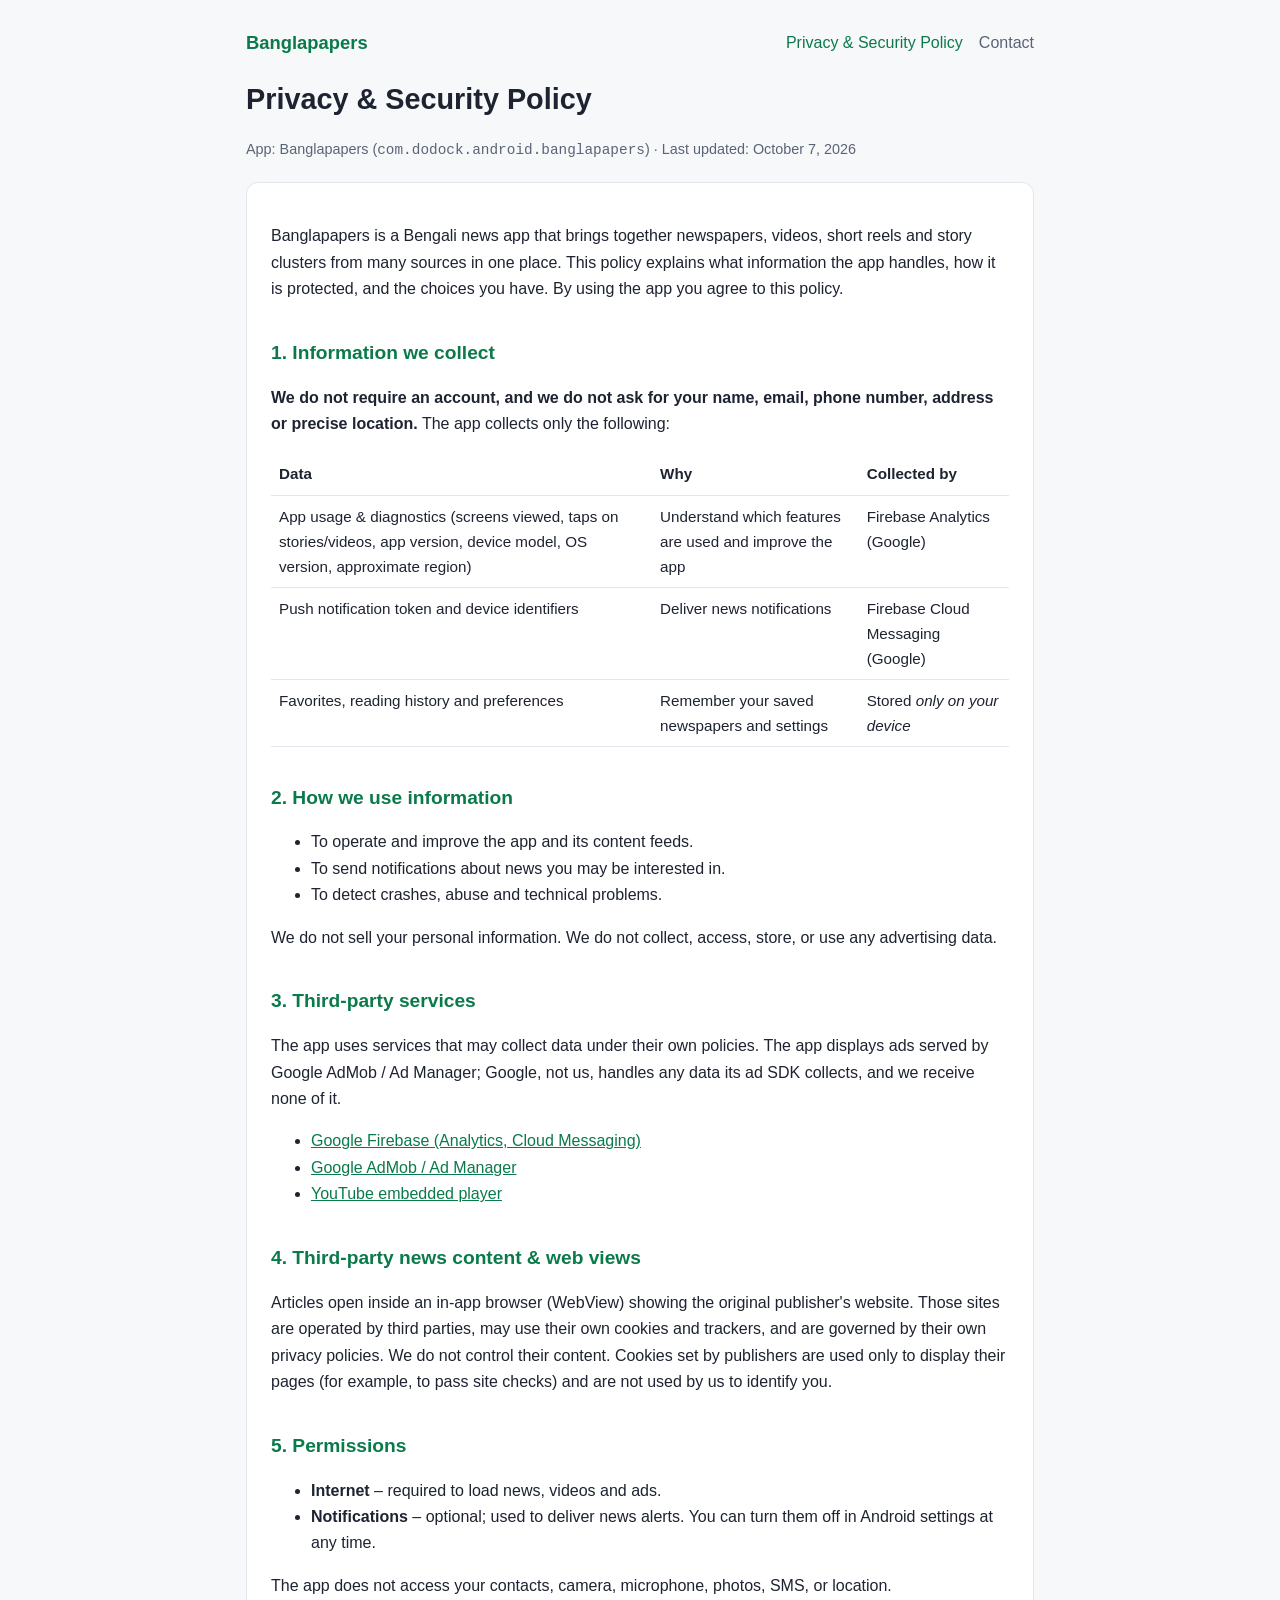
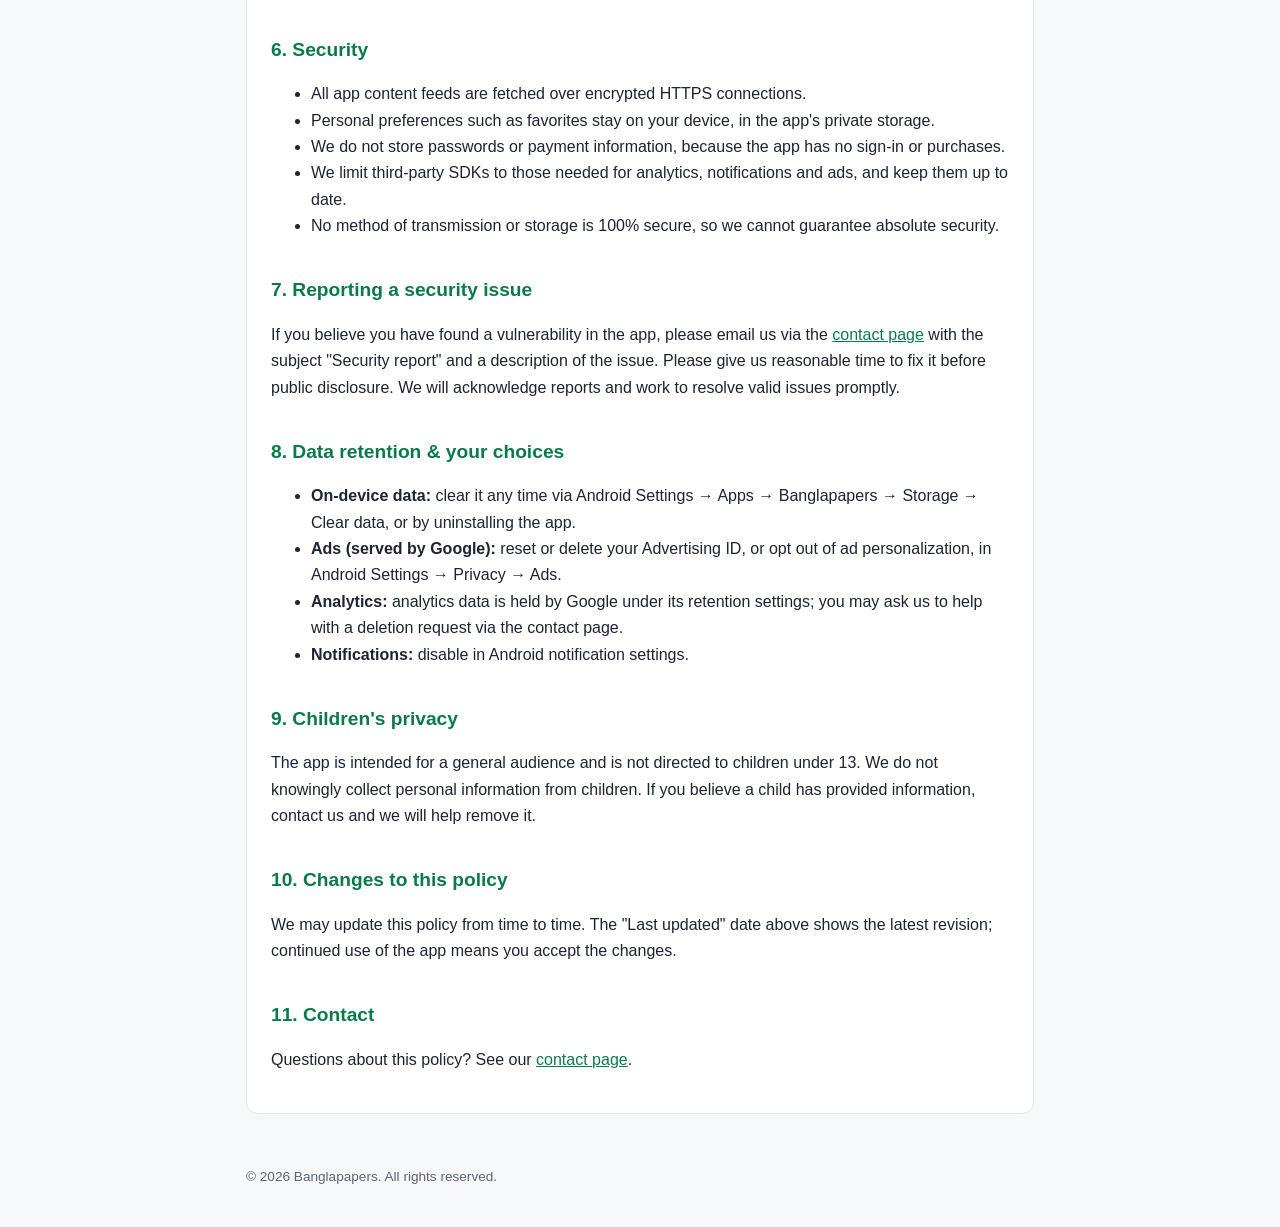
==== index.html @ 218f8d6c "first commit" ====
<!doctype html><html lang="en"><head><meta charset="utf-8"><meta name="viewport" content="width=device-width,initial-scale=1"><title>Privacy &amp; Security Policy – Banglapapers</title><meta name="description" content="Privacy and security policy for the Banglapapers Android app."><link rel="stylesheet" href="style.css"></head><body><header><strong>Banglapapers</strong><nav><a href="privacy-policy.html" class="active">Privacy &amp; Security Policy</a><a href="contact.html" >Contact</a></nav></header><main>
<h1>Privacy &amp; Security Policy</h1>
<p class="meta">App: Banglapapers (<code>com.dodock.android.banglapapers</code>) · Last updated: October 7, 2026</p>
<div class="card">
<p>Banglapapers is a Bengali news app that brings together newspapers, videos, short reels and story clusters from many sources in one place. This policy explains what information the app handles, how it is protected, and the choices you have. By using the app you agree to this policy.</p>

<h2>1. Information we collect</h2>
<p><strong>We do not require an account, and we do not ask for your name, email, phone number, address or precise location.</strong> The app collects only the following:</p>
<table>
<tr><th>Data</th><th>Why</th><th>Collected by</th></tr>
<tr><td>App usage &amp; diagnostics (screens viewed, taps on stories/videos, app version, device model, OS version, approximate region)</td><td>Understand which features are used and improve the app</td><td>Firebase Analytics (Google)</td></tr>
<tr><td>Push notification token and device identifiers</td><td>Deliver news notifications</td><td>Firebase Cloud Messaging (Google)</td></tr>
<tr><td>Favorites, reading history and preferences</td><td>Remember your saved newspapers and settings</td><td>Stored <em>only on your device</em></td></tr>
</table>

<h2>2. How we use information</h2>
<ul>
<li>To operate and improve the app and its content feeds.</li>
<li>To send notifications about news you may be interested in.</li>
<li>To detect crashes, abuse and technical problems.</li>
</ul>
<p>We do not sell your personal information. We do not collect, access, store, or use any advertising data.</p>

<h2>3. Third-party services</h2>
<p>The app uses services that may collect data under their own policies. The app displays ads served by Google AdMob / Ad Manager; Google, not us, handles any data its ad SDK collects, and we receive none of it.</p>
<ul>
<li><a href="https://policies.google.com/privacy">Google Firebase (Analytics, Cloud Messaging)</a></li>
<li><a href="https://policies.google.com/technologies/ads">Google AdMob / Ad Manager</a></li>
<li><a href="https://www.youtube.com/t/terms">YouTube embedded player</a></li>
</ul>

<h2>4. Third-party news content &amp; web views</h2>
<p>Articles open inside an in-app browser (WebView) showing the original publisher's website. Those sites are operated by third parties, may use their own cookies and trackers, and are governed by their own privacy policies. We do not control their content. Cookies set by publishers are used only to display their pages (for example, to pass site checks) and are not used by us to identify you.</p>

<h2>5. Permissions</h2>
<ul>
<li><strong>Internet</strong> – required to load news, videos and ads.</li>
<li><strong>Notifications</strong> – optional; used to deliver news alerts. You can turn them off in Android settings at any time.</li>
</ul>
<p>The app does not access your contacts, camera, microphone, photos, SMS, or location.</p>

<h2>6. Security</h2>
<ul>
<li>All app content feeds are fetched over encrypted HTTPS connections.</li>
<li>Personal preferences such as favorites stay on your device, in the app's private storage.</li>
<li>We do not store passwords or payment information, because the app has no sign-in or purchases.</li>
<li>We limit third-party SDKs to those needed for analytics, notifications and ads, and keep them up to date.</li>
<li>No method of transmission or storage is 100% secure, so we cannot guarantee absolute security.</li>
</ul>

<h2>7. Reporting a security issue</h2>
<p>If you believe you have found a vulnerability in the app, please email us via the <a href="contact.html">contact page</a> with the subject "Security report" and a description of the issue. Please give us reasonable time to fix it before public disclosure. We will acknowledge reports and work to resolve valid issues promptly.</p>

<h2>8. Data retention &amp; your choices</h2>
<ul>
<li><strong>On-device data:</strong> clear it any time via Android Settings &rarr; Apps &rarr; Banglapapers &rarr; Storage &rarr; Clear data, or by uninstalling the app.</li>
<li><strong>Ads (served by Google):</strong> reset or delete your Advertising ID, or opt out of ad personalization, in Android Settings &rarr; Privacy &rarr; Ads.</li>
<li><strong>Analytics:</strong> analytics data is held by Google under its retention settings; you may ask us to help with a deletion request via the contact page.</li>
<li><strong>Notifications:</strong> disable in Android notification settings.</li>
</ul>

<h2>9. Children's privacy</h2>
<p>The app is intended for a general audience and is not directed to children under 13. We do not knowingly collect personal information from children. If you believe a child has provided information, contact us and we will help remove it.</p>

<h2>10. Changes to this policy</h2>
<p>We may update this policy from time to time. The "Last updated" date above shows the latest revision; continued use of the app means you accept the changes.</p>

<h2>11. Contact</h2>
<p>Questions about this policy? See our <a href="contact.html">contact page</a>.</p>
</div>
</main><footer>&copy; 2026 Banglapapers. All rights reserved.</footer></body></html>
---- style.css ----
:root{--bg:#f7f8fa;--card:#fff;--text:#1d2330;--muted:#5b6475;--accent:#0b7a4b;--line:#e3e6ec}
@media(prefers-color-scheme:dark){:root{--bg:#10141b;--card:#171c26;--text:#e8ebf1;--muted:#9aa4b5;--accent:#3ecf8e;--line:#262d3a}}
*{box-sizing:border-box}
body{margin:0;background:var(--bg);color:var(--text);font:16px/1.65 -apple-system,BlinkMacSystemFont,"Segoe UI",Roboto,"Noto Sans Bengali",sans-serif}
header,main,footer{max-width:820px;margin:0 auto;padding:0 16px}
header{padding-top:28px;display:flex;justify-content:space-between;align-items:center;flex-wrap:wrap;gap:8px}
header strong{font-size:1.15rem;color:var(--accent)}
nav a{margin-left:16px;color:var(--muted);text-decoration:none;font-weight:500}
nav a:hover,nav a.active{color:var(--accent)}
main{padding-bottom:32px}
.card{background:var(--card);border:1px solid var(--line);border-radius:12px;padding:24px;margin:20px 0}
h1{margin:.6em 0 .2em;font-size:1.8rem}
h2{margin-top:1.8em;font-size:1.2rem;color:var(--accent)}
.meta{color:var(--muted);font-size:.9rem}
a{color:var(--accent)}
table{width:100%;border-collapse:collapse;font-size:.95rem}
th,td{text-align:left;padding:8px;border-bottom:1px solid var(--line);vertical-align:top}
footer{padding-bottom:40px;color:var(--muted);font-size:.85rem}
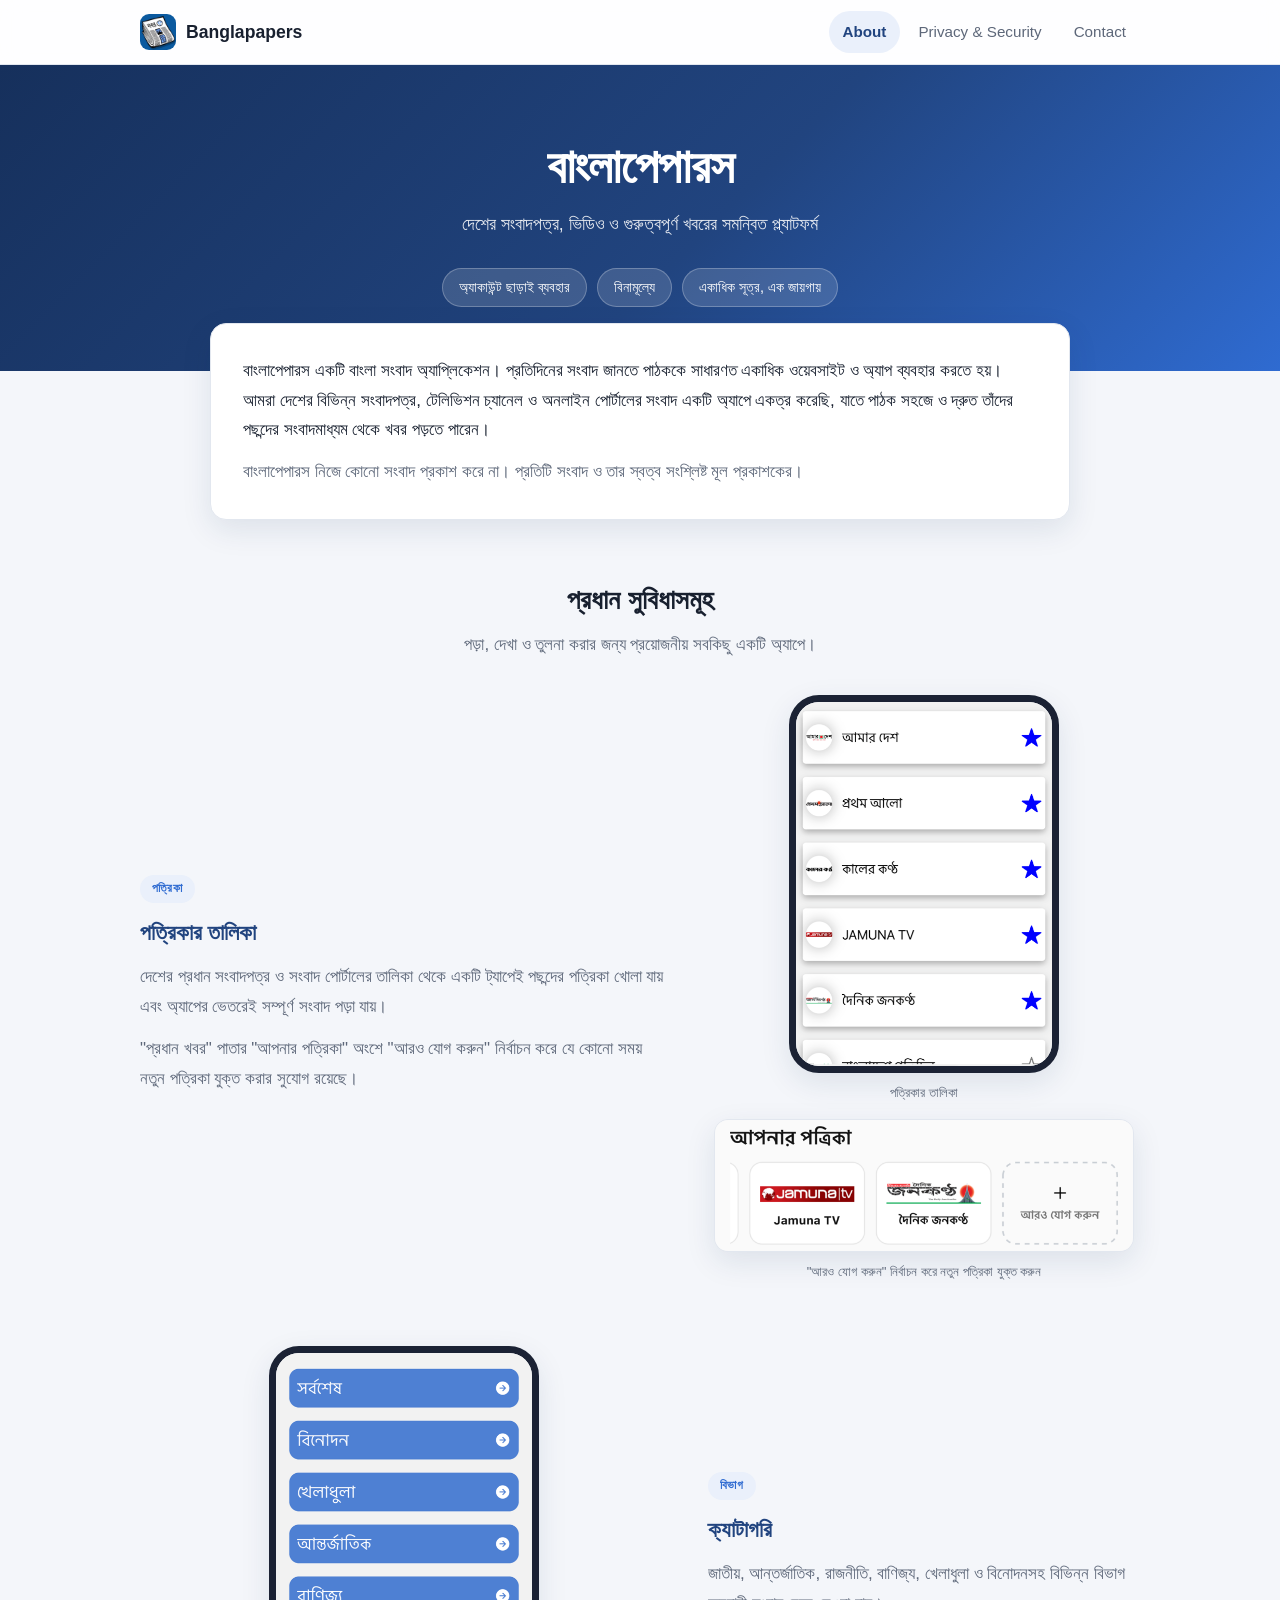
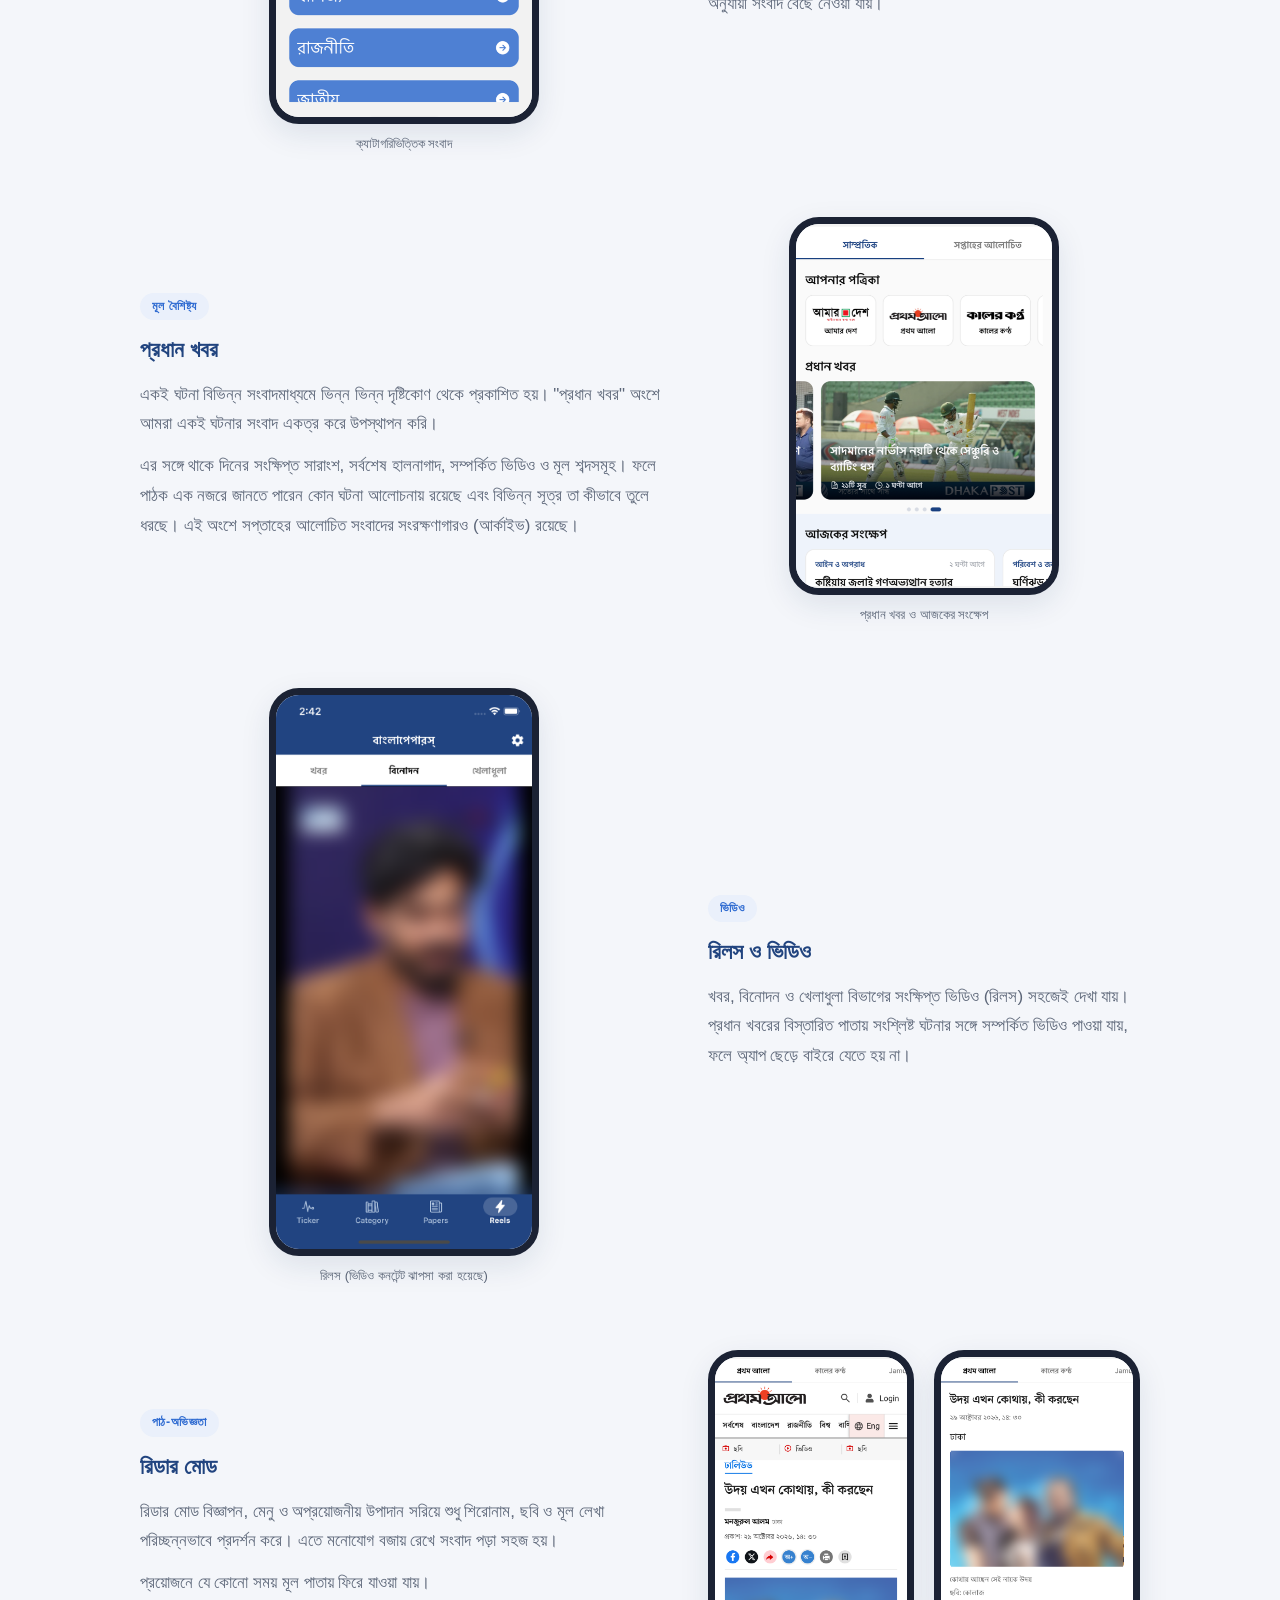
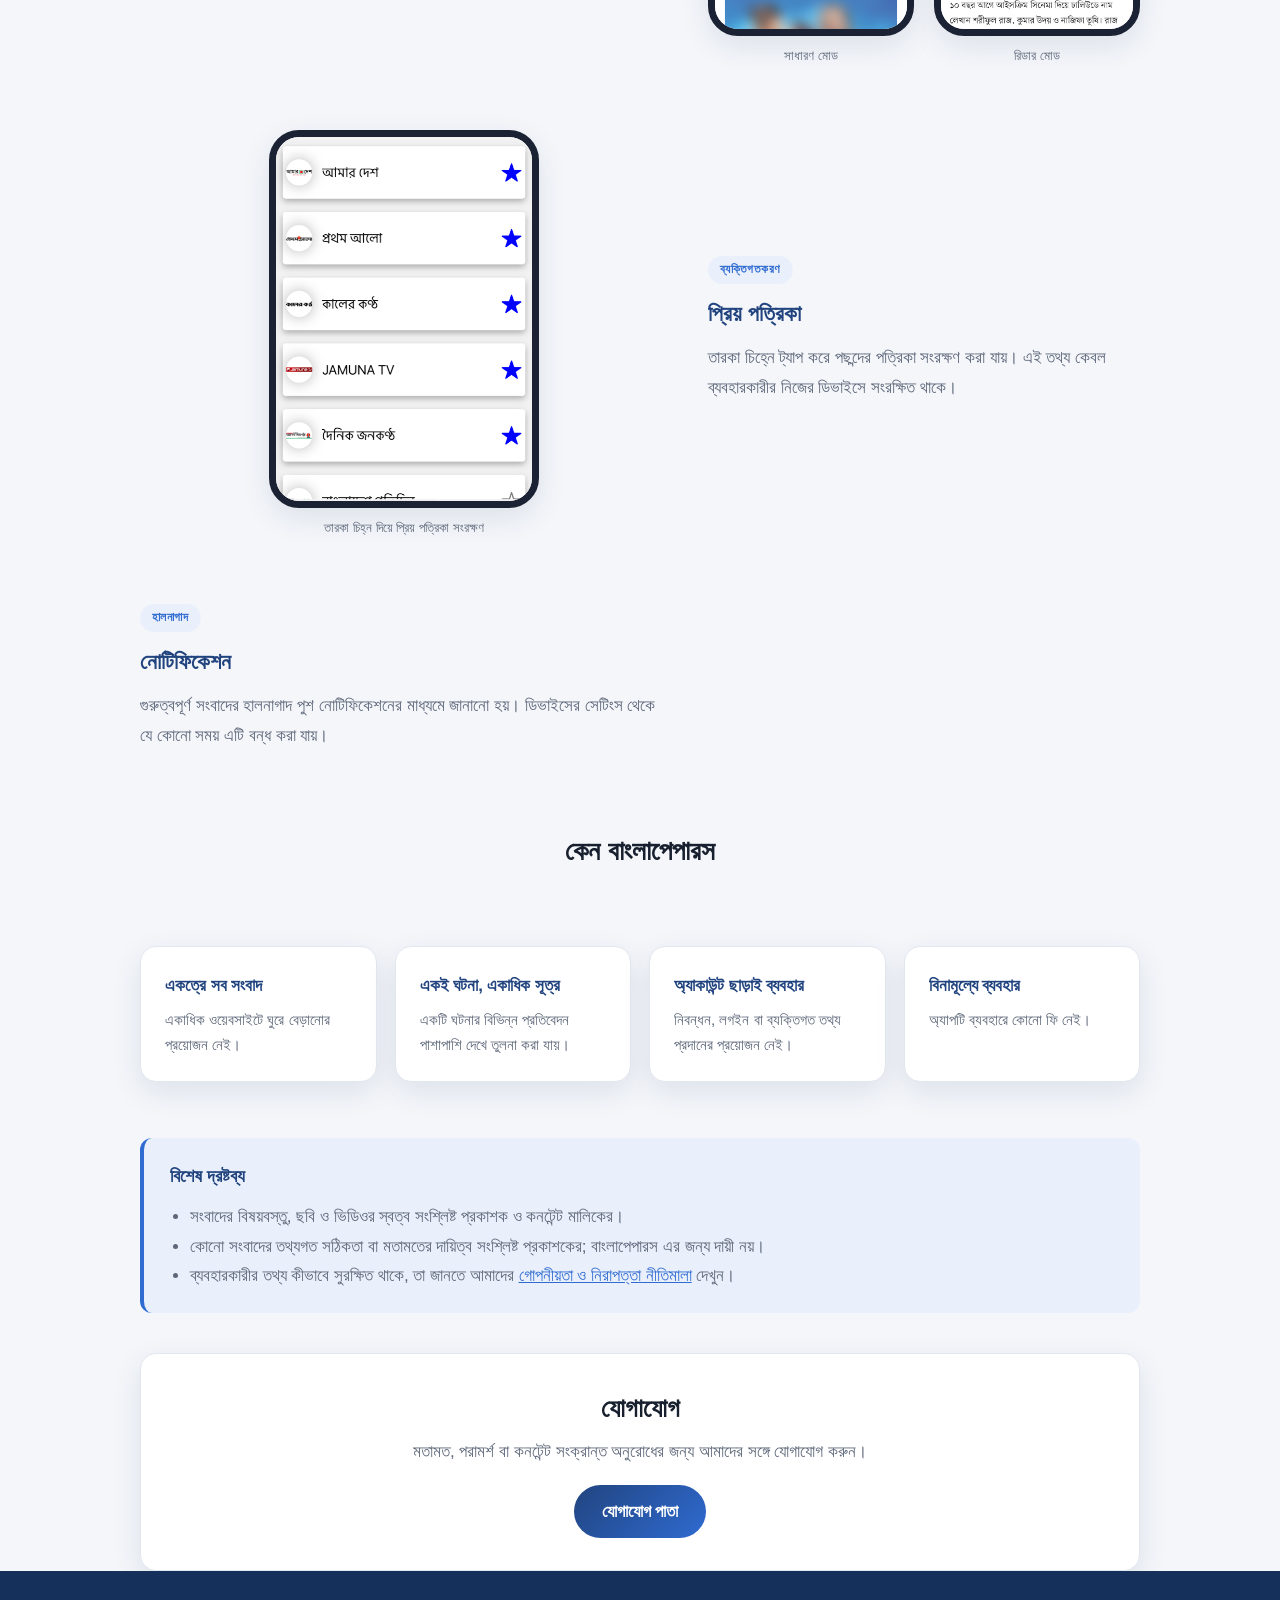
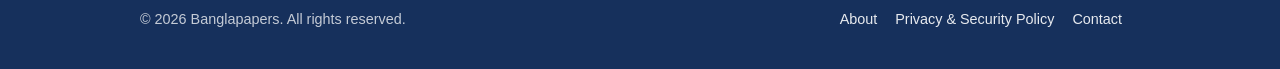
==== commit 449f9829: "Add About page, redesign site, add app screenshots and logo Co-Authored-By: Claude Sonnet 5.5 <norep" ====
--- a/index.html
+++ b/index.html
@@ -1,71 +1,63 @@
-<!doctype html><html lang="en"><head><meta charset="utf-8"><meta name="viewport" content="width=device-width,initial-scale=1"><title>Privacy &amp; Security Policy – Banglapapers</title><meta name="description" content="Privacy and security policy for the Banglapapers Android app."><link rel="stylesheet" href="style.css"></head><body><header><strong>Banglapapers</strong><nav><a href="privacy-policy.html" class="active">Privacy &amp; Security Policy</a><a href="contact.html" >Contact</a></nav></header><main>
-<h1>Privacy &amp; Security Policy</h1>
-<p class="meta">App: Banglapapers (<code>com.dodock.android.banglapapers</code>) · Last updated: October 7, 2026</p>
-<div class="card">
-<p>Banglapapers is a Bengali news app that brings together newspapers, videos, short reels and story clusters from many sources in one place. This policy explains what information the app handles, how it is protected, and the choices you have. By using the app you agree to this policy.</p>
+<!doctype html><html lang="bn"><head><meta charset="utf-8"><meta name="viewport" content="width=device-width,initial-scale=1"><title>বাংলাপেপারস – পরিচিতি</title><meta name="description" content="বাংলাপেপারস: দেশের প্রধান সংবাদপত্র, ভিডিও ও গুরুত্বপূর্ণ খবরের সমন্বিত সংবাদ অ্যাপ্লিকেশন।"><link rel="icon" type="image/png" href="images/favicon.png"><link rel="stylesheet" href="style.css"></head><body><header class="site-header"><div class="wrap"><a class="brand" href="about.html"><img src="images/logo.png" alt="Banglapapers logo" width="36" height="36">Banglapapers</a><nav><a href="about.html" class="active">About</a><a href="privacy-policy.html">Privacy &amp; Security</a><a href="contact.html">Contact</a></nav></div></header>
+<section class="hero"><div class="wrap">
+<h1>বাংলাপেপারস</h1>
+<p>দেশের সংবাদপত্র, ভিডিও ও গুরুত্বপূর্ণ খবরের সমন্বিত প্ল্যাটফর্ম</p>
+<div class="badges"><span>অ্যাকাউন্ট ছাড়াই ব্যবহার</span><span>বিনামূল্যে</span><span>একাধিক সূত্র, এক জায়গায়</span></div>
+</div></section>
+<main class="wrap">
+<div class="intro">
+<p>বাংলাপেপারস একটি বাংলা সংবাদ অ্যাপ্লিকেশন। প্রতিদিনের সংবাদ জানতে পাঠককে সাধারণত একাধিক ওয়েবসাইট ও অ্যাপ ব্যবহার করতে হয়। আমরা দেশের বিভিন্ন সংবাদপত্র, টেলিভিশন চ্যানেল ও অনলাইন পোর্টালের সংবাদ একটি অ্যাপে একত্র করেছি, যাতে পাঠক সহজে ও দ্রুত তাঁদের পছন্দের সংবাদমাধ্যম থেকে খবর পড়তে পারেন।</p>
+<p>বাংলাপেপারস নিজে কোনো সংবাদ প্রকাশ করে না। প্রতিটি সংবাদ ও তার স্বত্ব সংশ্লিষ্ট মূল প্রকাশকের।</p>
+</div>
 
-<h2>1. Information we collect</h2>
-<p><strong>We do not require an account, and we do not ask for your name, email, phone number, address or precise location.</strong> The app collects only the following:</p>
-<table>
-<tr><th>Data</th><th>Why</th><th>Collected by</th></tr>
-<tr><td>App usage &amp; diagnostics (screens viewed, taps on stories/videos, app version, device model, OS version, approximate region)</td><td>Understand which features are used and improve the app</td><td>Firebase Analytics (Google)</td></tr>
-<tr><td>Push notification token and device identifiers</td><td>Deliver news notifications</td><td>Firebase Cloud Messaging (Google)</td></tr>
-<tr><td>Favorites, reading history and preferences</td><td>Remember your saved newspapers and settings</td><td>Stored <em>only on your device</em></td></tr>
-</table>
+<h2 class="section-title">প্রধান সুবিধাসমূহ</h2>
+<p class="section-sub">পড়া, দেখা ও তুলনা করার জন্য প্রয়োজনীয় সবকিছু একটি অ্যাপে।</p>
 
-<h2>2. How we use information</h2>
-<ul>
-<li>To operate and improve the app and its content feeds.</li>
-<li>To send notifications about news you may be interested in.</li>
-<li>To detect crashes, abuse and technical problems.</li>
-</ul>
-<p>We do not sell your personal information. We do not collect, access, store, or use any advertising data.</p>
+<section class="feature"><div class="text"><span class="tag">পত্রিকা</span><h3>পত্রিকার তালিকা</h3>
+<p>দেশের প্রধান সংবাদপত্র ও সংবাদ পোর্টালের তালিকা থেকে একটি ট্যাপেই পছন্দের পত্রিকা খোলা যায় এবং অ্যাপের ভেতরেই সম্পূর্ণ সংবাদ পড়া যায়।</p>
+<p>"প্রধান খবর" পাতার "আপনার পত্রিকা" অংশে "আরও যোগ করুন" নির্বাচন করে যে কোনো সময় নতুন পত্রিকা যুক্ত করার সুযোগ রয়েছে।</p></div>
+<div class="shots"><figure class="phone "><img src="images/papers.png" alt="পত্রিকার তালিকা" loading="lazy"><figcaption>পত্রিকার তালিকা</figcaption></figure><figure class="phone wide"><img src="images/add-paper.png" alt="আরও যোগ করুন" loading="lazy"><figcaption>"আরও যোগ করুন" নির্বাচন করে নতুন পত্রিকা যুক্ত করুন</figcaption></figure></div></section>
 
-<h2>3. Third-party services</h2>
-<p>The app uses services that may collect data under their own policies. The app displays ads served by Google AdMob / Ad Manager; Google, not us, handles any data its ad SDK collects, and we receive none of it.</p>
-<ul>
-<li><a href="https://policies.google.com/privacy">Google Firebase (Analytics, Cloud Messaging)</a></li>
-<li><a href="https://policies.google.com/technologies/ads">Google AdMob / Ad Manager</a></li>
-<li><a href="https://www.youtube.com/t/terms">YouTube embedded player</a></li>
-</ul>
+<section class="feature reverse"><div class="text"><span class="tag">বিভাগ</span><h3>ক্যাটাগরি</h3>
+<p>জাতীয়, আন্তর্জাতিক, রাজনীতি, বাণিজ্য, খেলাধুলা ও বিনোদনসহ বিভিন্ন বিভাগ অনুযায়ী সংবাদ বেছে নেওয়া যায়।</p></div>
+<div class="shots"><figure class="phone "><img src="images/category.png" alt="ক্যাটাগরি" loading="lazy"><figcaption>ক্যাটাগরিভিত্তিক সংবাদ</figcaption></figure></div></section>
 
-<h2>4. Third-party news content &amp; web views</h2>
-<p>Articles open inside an in-app browser (WebView) showing the original publisher's website. Those sites are operated by third parties, may use their own cookies and trackers, and are governed by their own privacy policies. We do not control their content. Cookies set by publishers are used only to display their pages (for example, to pass site checks) and are not used by us to identify you.</p>
+<section class="feature"><div class="text"><span class="tag">মূল বৈশিষ্ট্য</span><h3>প্রধান খবর</h3>
+<p>একই ঘটনা বিভিন্ন সংবাদমাধ্যমে ভিন্ন ভিন্ন দৃষ্টিকোণ থেকে প্রকাশিত হয়। "প্রধান খবর" অংশে আমরা একই ঘটনার সংবাদ একত্র করে উপস্থাপন করি।</p>
+<p>এর সঙ্গে থাকে দিনের সংক্ষিপ্ত সারাংশ, সর্বশেষ হালনাগাদ, সম্পর্কিত ভিডিও ও মূল শব্দসমূহ। ফলে পাঠক এক নজরে জানতে পারেন কোন ঘটনা আলোচনায় রয়েছে এবং বিভিন্ন সূত্র তা কীভাবে তুলে ধরছে। এই অংশে সপ্তাহের আলোচিত সংবাদের সংরক্ষণাগারও (আর্কাইভ) রয়েছে।</p></div>
+<div class="shots"><figure class="phone "><img src="images/ticker.png" alt="প্রধান খবর" loading="lazy"><figcaption>প্রধান খবর ও আজকের সংক্ষেপ</figcaption></figure></div></section>
 
-<h2>5. Permissions</h2>
-<ul>
-<li><strong>Internet</strong> – required to load news, videos and ads.</li>
-<li><strong>Notifications</strong> – optional; used to deliver news alerts. You can turn them off in Android settings at any time.</li>
-</ul>
-<p>The app does not access your contacts, camera, microphone, photos, SMS, or location.</p>
+<section class="feature reverse"><div class="text"><span class="tag">ভিডিও</span><h3>রিলস ও ভিডিও</h3>
+<p>খবর, বিনোদন ও খেলাধুলা বিভাগের সংক্ষিপ্ত ভিডিও (রিলস) সহজেই দেখা যায়। প্রধান খবরের বিস্তারিত পাতায় সংশ্লিষ্ট ঘটনার সঙ্গে সম্পর্কিত ভিডিও পাওয়া যায়, ফলে অ্যাপ ছেড়ে বাইরে যেতে হয় না।</p></div>
+<div class="shots"><figure class="phone "><img src="images/reels.png" alt="রিলস" loading="lazy"><figcaption>রিলস (ভিডিও কনটেন্ট ঝাপসা করা হয়েছে)</figcaption></figure></div></section>
 
-<h2>6. Security</h2>
-<ul>
-<li>All app content feeds are fetched over encrypted HTTPS connections.</li>
-<li>Personal preferences such as favorites stay on your device, in the app's private storage.</li>
-<li>We do not store passwords or payment information, because the app has no sign-in or purchases.</li>
-<li>We limit third-party SDKs to those needed for analytics, notifications and ads, and keep them up to date.</li>
-<li>No method of transmission or storage is 100% secure, so we cannot guarantee absolute security.</li>
-</ul>
+<section class="feature"><div class="text"><span class="tag">পাঠ-অভিজ্ঞতা</span><h3>রিডার মোড</h3>
+<p>রিডার মোড বিজ্ঞাপন, মেনু ও অপ্রয়োজনীয় উপাদান সরিয়ে শুধু শিরোনাম, ছবি ও মূল লেখা পরিচ্ছন্নভাবে প্রদর্শন করে। এতে মনোযোগ বজায় রেখে সংবাদ পড়া সহজ হয়।</p>
+<p>প্রয়োজনে যে কোনো সময় মূল পাতায় ফিরে যাওয়া যায়।</p></div>
+<div class="shots"><div class="compare"><figure class="phone "><img src="images/reader-off.png" alt="সাধারণ মোড" loading="lazy"><figcaption>সাধারণ মোড</figcaption></figure><figure class="phone "><img src="images/reader-on.png" alt="রিডার মোড" loading="lazy"><figcaption>রিডার মোড</figcaption></figure></div></div></section>
 
-<h2>7. Reporting a security issue</h2>
-<p>If you believe you have found a vulnerability in the app, please email us via the <a href="contact.html">contact page</a> with the subject "Security report" and a description of the issue. Please give us reasonable time to fix it before public disclosure. We will acknowledge reports and work to resolve valid issues promptly.</p>
+<section class="feature reverse"><div class="text"><span class="tag">ব্যক্তিগতকরণ</span><h3>প্রিয় পত্রিকা</h3>
+<p>তারকা চিহ্নে ট্যাপ করে পছন্দের পত্রিকা সংরক্ষণ করা যায়। এই তথ্য কেবল ব্যবহারকারীর নিজের ডিভাইসে সংরক্ষিত থাকে।</p></div>
+<div class="shots"><figure class="phone "><img src="images/papers.png" alt="প্রিয় পত্রিকা" loading="lazy"><figcaption>তারকা চিহ্ন দিয়ে প্রিয় পত্রিকা সংরক্ষণ</figcaption></figure></div></section>
 
-<h2>8. Data retention &amp; your choices</h2>
-<ul>
-<li><strong>On-device data:</strong> clear it any time via Android Settings &rarr; Apps &rarr; Banglapapers &rarr; Storage &rarr; Clear data, or by uninstalling the app.</li>
-<li><strong>Ads (served by Google):</strong> reset or delete your Advertising ID, or opt out of ad personalization, in Android Settings &rarr; Privacy &rarr; Ads.</li>
-<li><strong>Analytics:</strong> analytics data is held by Google under its retention settings; you may ask us to help with a deletion request via the contact page.</li>
-<li><strong>Notifications:</strong> disable in Android notification settings.</li>
-</ul>
+<section class="feature"><div class="text"><span class="tag">হালনাগাদ</span><h3>নোটিফিকেশন</h3>
+<p>গুরুত্বপূর্ণ সংবাদের হালনাগাদ পুশ নোটিফিকেশনের মাধ্যমে জানানো হয়। ডিভাইসের সেটিংস থেকে যে কোনো সময় এটি বন্ধ করা যায়।</p></div><div></div></section>
 
-<h2>9. Children's privacy</h2>
-<p>The app is intended for a general audience and is not directed to children under 13. We do not knowingly collect personal information from children. If you believe a child has provided information, contact us and we will help remove it.</p>
+<h2 class="section-title">কেন বাংলাপেপারস</h2>
+<p class="section-sub">&nbsp;</p>
+<div class="grid">
+<div class="tile"><b>একত্রে সব সংবাদ</b><span>একাধিক ওয়েবসাইটে ঘুরে বেড়ানোর প্রয়োজন নেই।</span></div>
+<div class="tile"><b>একই ঘটনা, একাধিক সূত্র</b><span>একটি ঘটনার বিভিন্ন প্রতিবেদন পাশাপাশি দেখে তুলনা করা যায়।</span></div>
+<div class="tile"><b>অ্যাকাউন্ট ছাড়াই ব্যবহার</b><span>নিবন্ধন, লগইন বা ব্যক্তিগত তথ্য প্রদানের প্রয়োজন নেই।</span></div>
+<div class="tile"><b>বিনামূল্যে ব্যবহার</b><span>অ্যাপটি ব্যবহারে কোনো ফি নেই।</span></div>
+</div>
 
-<h2>10. Changes to this policy</h2>
-<p>We may update this policy from time to time. The "Last updated" date above shows the latest revision; continued use of the app means you accept the changes.</p>
+<div class="notice"><h2>বিশেষ দ্রষ্টব্য</h2><ul>
+<li>সংবাদের বিষয়বস্তু, ছবি ও ভিডিওর স্বত্ব সংশ্লিষ্ট প্রকাশক ও কনটেন্ট মালিকের।</li>
+<li>কোনো সংবাদের তথ্যগত সঠিকতা বা মতামতের দায়িত্ব সংশ্লিষ্ট প্রকাশকের; বাংলাপেপারস এর জন্য দায়ী নয়।</li>
+<li>ব্যবহারকারীর তথ্য কীভাবে সুরক্ষিত থাকে, তা জানতে আমাদের <a href="privacy-policy.html">গোপনীয়তা ও নিরাপত্তা নীতিমালা</a> দেখুন।</li>
+</ul></div>
 
-<h2>11. Contact</h2>
-<p>Questions about this policy? See our <a href="contact.html">contact page</a>.</p>
-</div>
-</main><footer>&copy; 2026 Banglapapers. All rights reserved.</footer></body></html>
+<div class="cta"><h2>যোগাযোগ</h2><p>মতামত, পরামর্শ বা কনটেন্ট সংক্রান্ত অনুরোধের জন্য আমাদের সঙ্গে যোগাযোগ করুন।</p><a class="btn" href="contact.html">যোগাযোগ পাতা</a></div>
+</main>
+<footer class="site-footer"><div class="wrap"><div>&copy; 2026 Banglapapers. All rights reserved.</div><div><a href="about.html">About</a><a href="privacy-policy.html">Privacy &amp; Security Policy</a><a href="contact.html">Contact</a></div></div></footer></body></html>
--- a/style.css
+++ b/style.css
@@ -1,18 +1,107 @@
-:root{--bg:#f7f8fa;--card:#fff;--text:#1d2330;--muted:#5b6475;--accent:#0b7a4b;--line:#e3e6ec}
-@media(prefers-color-scheme:dark){:root{--bg:#10141b;--card:#171c26;--text:#e8ebf1;--muted:#9aa4b5;--accent:#3ecf8e;--line:#262d3a}}
+:root{
+  --brand:#21447f;--brand-2:#2f6bd1;--brand-dark:#16305c;
+  --bg:#f4f6fa;--surface:#fff;--text:#18202f;--muted:#5d6779;--line:#e2e7ef;--soft:#eaf0fb;
+  --radius:16px;--shadow:0 10px 30px rgba(22,48,92,.10);
+}
+@media(prefers-color-scheme:dark){:root{
+  --brand:#7fa8f0;--brand-2:#8db4ff;--brand-dark:#0e1a33;
+  --bg:#0d1320;--surface:#151d2e;--text:#e7ebf3;--muted:#9aa6bb;--line:#243049;--soft:#1a2740;
+  --shadow:0 10px 30px rgba(0,0,0,.4);}}
 *{box-sizing:border-box}
-body{margin:0;background:var(--bg);color:var(--text);font:16px/1.65 -apple-system,BlinkMacSystemFont,"Segoe UI",Roboto,"Noto Sans Bengali",sans-serif}
-header,main,footer{max-width:820px;margin:0 auto;padding:0 16px}
-header{padding-top:28px;display:flex;justify-content:space-between;align-items:center;flex-wrap:wrap;gap:8px}
-header strong{font-size:1.15rem;color:var(--accent)}
-nav a{margin-left:16px;color:var(--muted);text-decoration:none;font-weight:500}
-nav a:hover,nav a.active{color:var(--accent)}
-main{padding-bottom:32px}
-.card{background:var(--card);border:1px solid var(--line);border-radius:12px;padding:24px;margin:20px 0}
-h1{margin:.6em 0 .2em;font-size:1.8rem}
-h2{margin-top:1.8em;font-size:1.2rem;color:var(--accent)}
+html{scroll-behavior:smooth}
+body{margin:0;background:var(--bg);color:var(--text);
+  font:17px/1.75 -apple-system,BlinkMacSystemFont,"Segoe UI",Roboto,"Noto Sans Bengali","Kohinoor Bangla","Nirmala UI",sans-serif;
+  -webkit-font-smoothing:antialiased}
+a{color:var(--brand-2)}
+.wrap{max-width:1040px;margin:0 auto;padding:0 20px}
+
+/* header */
+.site-header{position:sticky;top:0;z-index:10;background:rgba(255,255,255,.85);backdrop-filter:blur(12px);border-bottom:1px solid var(--line)}
+@media(prefers-color-scheme:dark){.site-header{background:rgba(13,19,32,.85)}}
+.site-header .wrap{display:flex;align-items:center;justify-content:space-between;gap:12px;min-height:64px;flex-wrap:wrap}
+.brand{display:flex;align-items:center;gap:10px;text-decoration:none;color:var(--text);font-weight:700;font-size:1.1rem}
+.brand i{display:grid;place-items:center;width:34px;height:34px;border-radius:10px;font-style:normal;color:#fff;background:linear-gradient(135deg,#21447f,#2f6bd1);font-size:1.05rem}
+.site-header nav{display:flex;gap:4px;flex-wrap:wrap}
+.site-header nav a{padding:8px 14px;border-radius:999px;text-decoration:none;color:var(--muted);font-weight:500;font-size:.95rem}
+.site-header nav a:hover{background:var(--soft);color:var(--brand)}
+.site-header nav a.active{background:var(--soft);color:var(--brand);font-weight:600}
+
+/* hero */
+.hero{background:linear-gradient(135deg,#16305c 0%,#21447f 55%,#2f6bd1 100%);color:#fff;padding:72px 0 64px;text-align:center}
+.hero h1{margin:0 0 12px;font-size:clamp(2rem,5vw,3rem);line-height:1.25;letter-spacing:-.01em}
+.hero p{margin:0 auto;max-width:640px;font-size:1.1rem;color:rgba(255,255,255,.88)}
+.hero .badges{display:flex;gap:10px;justify-content:center;flex-wrap:wrap;margin-top:28px}
+.hero .badges span{background:rgba(255,255,255,.14);border:1px solid rgba(255,255,255,.25);padding:6px 16px;border-radius:999px;font-size:.9rem}
+.hero.small{padding:44px 0 40px;text-align:left}
+.hero.small h1{font-size:clamp(1.7rem,4vw,2.3rem)}
+.hero.small p{margin:0;max-width:none;font-size:.95rem}
+.hero.small code{background:rgba(255,255,255,.15);padding:2px 8px;border-radius:6px;font-size:.88rem}
+
+/* sections */
+main{padding:40px 0 64px}
+.section-title{text-align:center;margin:0 0 6px;font-size:1.7rem;color:var(--text)}
+.section-sub{text-align:center;color:var(--muted);margin:0 auto 36px;max-width:620px}
+.intro{background:var(--surface);border:1px solid var(--line);border-radius:var(--radius);padding:32px;box-shadow:var(--shadow);margin:-48px auto 56px;position:relative;max-width:860px}
+.intro p{margin:0 0 12px}.intro p:last-child{margin:0;color:var(--muted)}
+
+.feature{display:grid;grid-template-columns:1.1fr .9fr;gap:40px;align-items:center;margin:0 0 64px}
+.feature.reverse .text{order:2}
+.feature h3{margin:0 0 10px;font-size:1.4rem;color:var(--brand)}
+.feature .text p{margin:0 0 12px;color:var(--muted)}
+.tag{display:inline-block;font-size:.78rem;font-weight:600;letter-spacing:.04em;color:var(--brand-2);background:var(--soft);padding:3px 12px;border-radius:999px;margin-bottom:10px}
+.shots{display:flex;flex-direction:column;align-items:center;gap:16px}
+.phone{margin:0;text-align:center}
+.phone img{display:block;width:100%;max-width:270px;height:auto;margin:0 auto;border:7px solid #1b2234;border-radius:30px;box-shadow:var(--shadow);background:#fff}
+.phone.wide img{max-width:420px;border-width:1px;border-color:var(--line);border-radius:14px}
+.phone figcaption{color:var(--muted);font-size:.82rem;margin-top:10px;line-height:1.5}
+.compare{display:grid;grid-template-columns:1fr 1fr;gap:20px}
+
+.grid{display:grid;grid-template-columns:repeat(auto-fit,minmax(220px,1fr));gap:18px;margin:0 0 56px}
+.tile{background:var(--surface);border:1px solid var(--line);border-radius:var(--radius);padding:24px;box-shadow:var(--shadow)}
+.tile b{display:block;color:var(--brand);margin-bottom:6px;font-size:1.05rem}
+.tile span{color:var(--muted);font-size:.95rem;display:block;line-height:1.65}
+
+.notice{background:var(--soft);border-left:4px solid var(--brand-2);border-radius:12px;padding:22px 26px;margin:0 0 40px}
+.notice h2{margin:0 0 10px;font-size:1.15rem;color:var(--brand)}
+.notice ul{margin:0;padding-left:20px;color:var(--muted)}
+.cta{text-align:center;background:var(--surface);border:1px solid var(--line);border-radius:var(--radius);padding:32px;box-shadow:var(--shadow)}
+.cta h2{margin:0 0 6px}.cta p{margin:0 0 18px;color:var(--muted)}
+.btn{display:inline-block;background:linear-gradient(135deg,#21447f,#2f6bd1);color:#fff;text-decoration:none;padding:12px 28px;border-radius:999px;font-weight:600}
+.btn:hover{filter:brightness(1.1)}
+
+/* document pages (policy/contact) */
+.card{background:var(--surface);border:1px solid var(--line);border-radius:var(--radius);padding:36px;box-shadow:var(--shadow);max-width:860px;margin:-36px auto 0;position:relative}
+.card h2{margin:2em 0 .5em;font-size:1.25rem;color:var(--brand);padding-bottom:6px;border-bottom:1px solid var(--line)}
+.card h2:first-child{margin-top:0}
+.card h3{margin:1.4em 0 .3em;font-size:1.05rem}
+.card ul{padding-left:22px}.card li{margin:.3em 0}
+.card code{background:var(--soft);padding:2px 7px;border-radius:6px;font-size:.9em}
+table{width:100%;border-collapse:collapse;font-size:.95rem;margin:12px 0}
+th{background:var(--soft);color:var(--brand);text-align:left}
+th,td{padding:10px 12px;border:1px solid var(--line);vertical-align:top}
 .meta{color:var(--muted);font-size:.9rem}
-a{color:var(--accent)}
-table{width:100%;border-collapse:collapse;font-size:.95rem}
-th,td{text-align:left;padding:8px;border-bottom:1px solid var(--line);vertical-align:top}
-footer{padding-bottom:40px;color:var(--muted);font-size:.85rem}
+
+/* footer */
+.site-footer{background:var(--brand-dark);color:rgba(255,255,255,.75);padding:36px 0;font-size:.9rem}
+.site-footer .wrap{display:flex;justify-content:space-between;gap:16px;flex-wrap:wrap;align-items:center}
+.site-footer a{color:rgba(255,255,255,.9);margin-right:18px;text-decoration:none}
+.site-footer a:hover{text-decoration:underline}
+
+@media(max-width:760px){
+  body{font-size:16px}
+  .feature{grid-template-columns:1fr;gap:20px;margin-bottom:48px}
+  .feature.reverse .text{order:0}
+  .hero{padding:48px 0 52px}
+  .card,.intro{padding:22px}
+  .compare{gap:10px}
+  .phone img{border-width:5px;border-radius:22px}
+  .site-header .wrap{padding-top:8px;padding-bottom:8px}
+}
+@media(max-width:480px){
+  .site-header nav{gap:0;width:100%;justify-content:space-between}
+  .site-header nav a{padding:6px 10px;font-size:.82rem}
+  .brand{font-size:1rem}
+  .hero .badges span{font-size:.82rem;padding:5px 12px}
+  .intro{margin-top:-36px}
+}
+.brand img{width:36px;height:36px;border-radius:9px;display:block}
